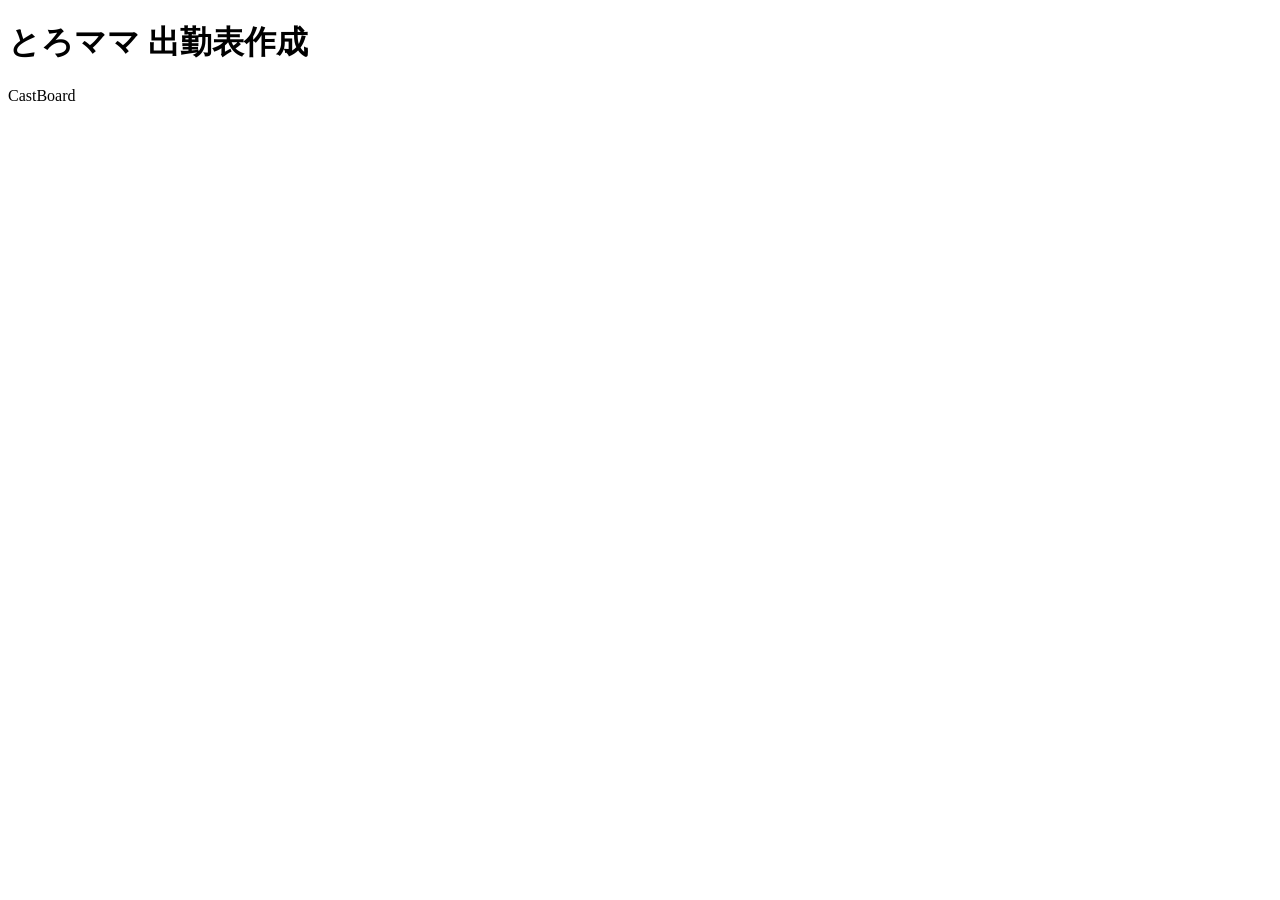
==== index.html @ 9774be3a "intial commit" ====
<!DOCTYPE html>
<html lang="ja">
<head>
    <meta charset="UTF-8">
    <meta name="viewport"
          content="width=device-width, initial-scale=1.0">
    <title>CastBoard</title>
    <link rel="stylesheet" href="css/style.css">
</head>

<body>

    <header class="site-header">
        <h1>とろママ 出勤表作成</h1>
    </header>

    <main class="main-content">
       
    </main>

    <footer class="site-footer">
        <p>CastBoard</p>
    </footer>

    <script src="js/script.js"></script>

</body>
</html>
---- css/style.css ----
.site-header {

}

.site-footer {

}
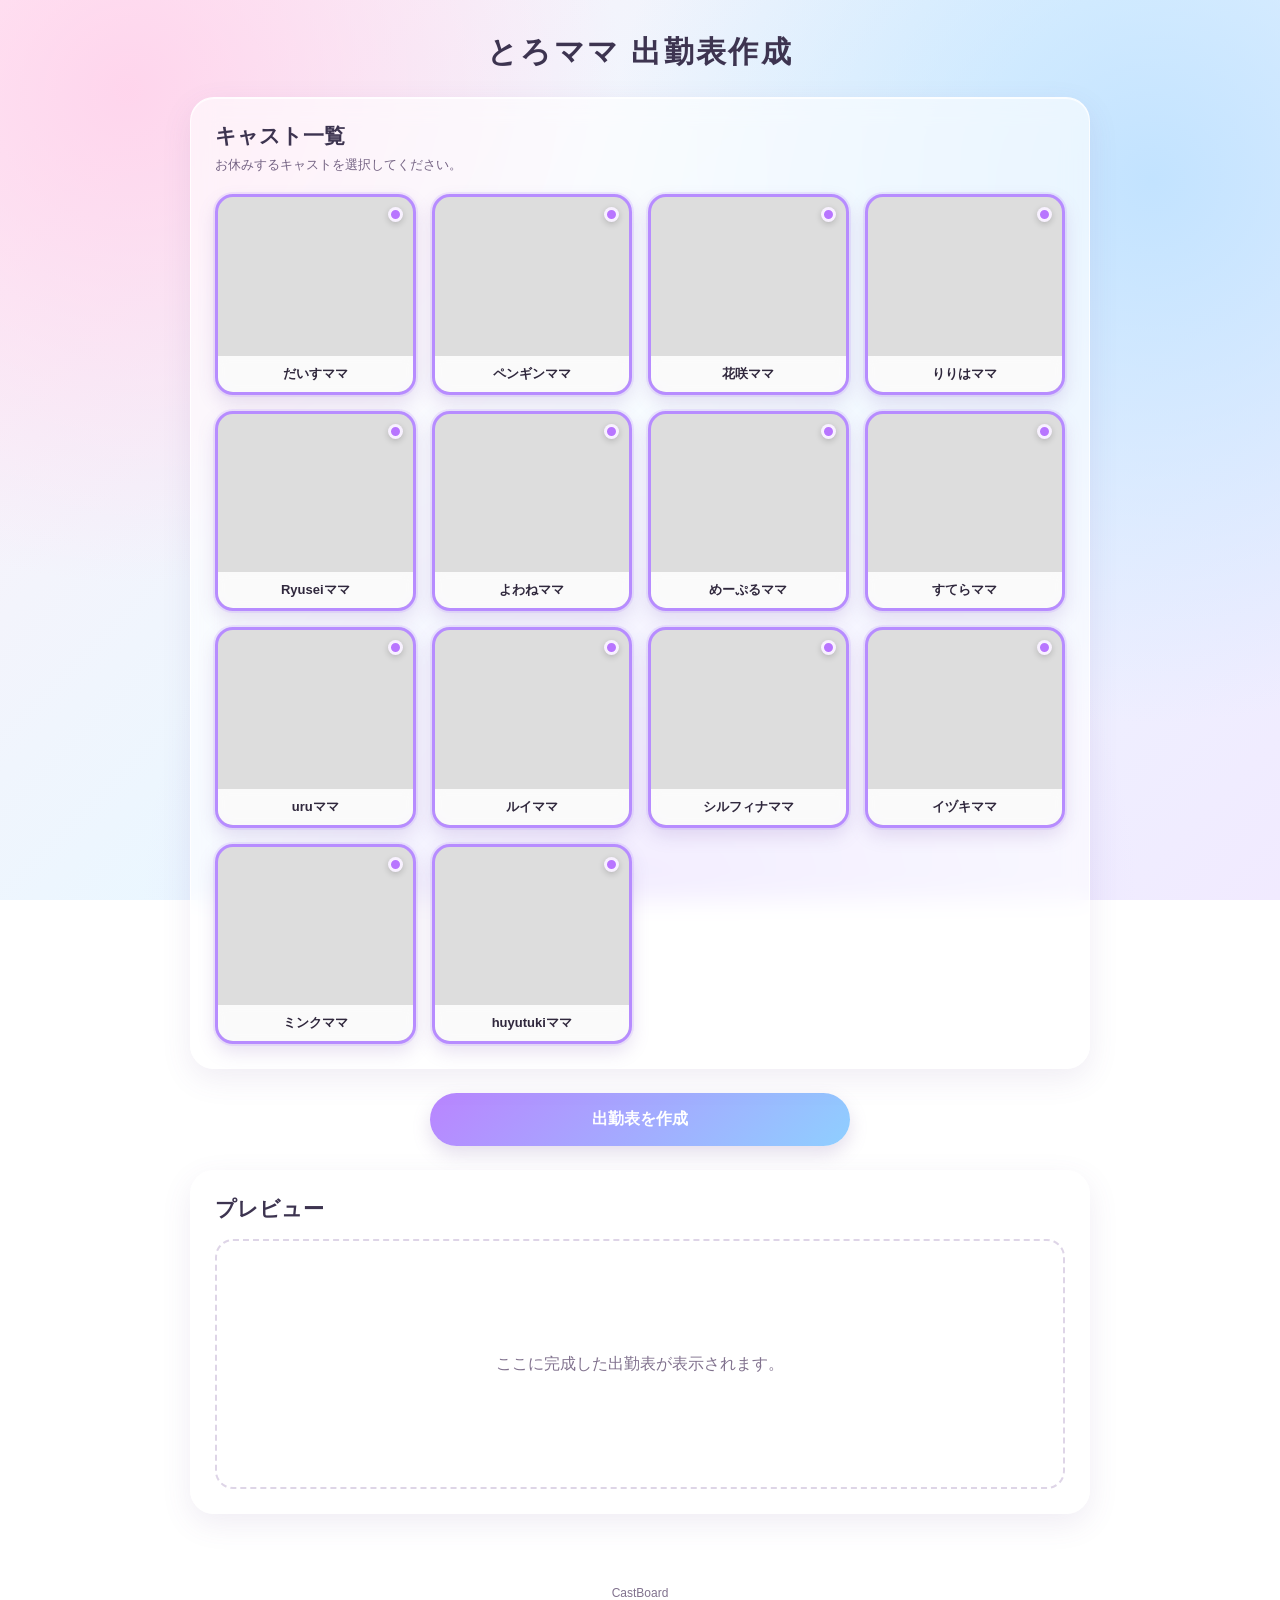
==== commit 5d77333a: "ページレイアウト 仮完成" ====
--- a/index.html
+++ b/index.html
@@ -4,7 +4,8 @@
     <meta charset="UTF-8">
     <meta name="viewport"
           content="width=device-width, initial-scale=1.0">
-    <title>CastBoard</title>
+    <title>とろママ 出勤表作成</title>
+
     <link rel="stylesheet" href="css/style.css">
 </head>
 
@@ -15,7 +16,107 @@
     </header>
 
     <main class="main-content">
-       
+
+        <!-- キャスト選択 -->
+        <section class="cast-section">
+            <h2>キャスト一覧</h2>
+            <p class="description">
+                お休みするキャストを選択してください。
+            </p>
+
+            <div class="cast-list">
+
+                <button class="cast-item is-working" type="button">
+                    <span class="cast-status"></span>
+                    <span class="cast-name">だいすママ</span>
+                </button>
+
+                <button class="cast-item is-working" type="button">
+                    <span class="cast-status"></span>
+                    <span class="cast-name">ペンギンママ</span>
+                </button>
+
+                <button class="cast-item is-working" type="button">
+                    <span class="cast-status"></span>
+                    <span class="cast-name">花咲ママ</span>
+                </button>
+
+                <button class="cast-item is-working" type="button">
+                    <span class="cast-status"></span>
+                    <span class="cast-name">りりはママ</span>
+                </button>
+
+                <button class="cast-item is-working" type="button">
+                    <span class="cast-status"></span>
+                    <span class="cast-name">Ryuseiママ</span>
+                </button>
+
+                <button class="cast-item is-working" type="button">
+                    <span class="cast-status"></span>
+                    <span class="cast-name">よわねママ</span>
+                </button>
+
+                <button class="cast-item is-working" type="button">
+                    <span class="cast-status"></span>
+                    <span class="cast-name">めーぷるママ</span>
+                </button>
+
+                <button class="cast-item is-working" type="button">
+                    <span class="cast-status"></span>
+                    <span class="cast-name">すてらママ</span>
+                </button>
+
+                <button class="cast-item is-working" type="button">
+                    <span class="cast-status"></span>
+                    <span class="cast-name">uruママ</span>
+                </button>
+
+                <button class="cast-item is-working" type="button">
+                    <span class="cast-status"></span>
+                    <span class="cast-name">ルイママ</span>
+                </button>
+
+                <button class="cast-item is-working" type="button">
+                    <span class="cast-status"></span>
+                    <span class="cast-name">シルフィナママ</span>
+                </button>
+
+                <button class="cast-item is-working" type="button">
+                    <span class="cast-status"></span>
+                    <span class="cast-name">イヅキママ</span>
+                </button>
+
+                <button class="cast-item is-working" type="button">
+                    <span class="cast-status"></span>
+                    <span class="cast-name">ミンクママ</span>
+                </button>
+
+                <button class="cast-item is-working" type="button">
+                    <span class="cast-status"></span>
+                    <span class="cast-name">huyutukiママ</span>
+                </button>
+
+            </div>
+        </section>
+
+        <!-- 作成 -->
+        <section class="create-section">
+
+            <button class="create-button" type="button">
+                出勤表を作成
+            </button>
+
+        </section>
+
+        <!-- プレビュー -->
+        <section class="preview-section">
+            <h2>プレビュー</h2>
+            <div class="preview">
+                <p>
+                    ここに完成した出勤表が表示されます。
+                </p>
+            </div>
+        </section>
     </main>
 
     <footer class="site-footer">
--- a/css/style.css
+++ b/css/style.css
@@ -1,10 +1,553 @@
+/* ================================
+   Base
+================================ */
+
+* {
+    box-sizing: border-box;
+}
+
+html {
+    min-height: 100%;
+}
+
+body {
+    margin: 0;
+
+    min-height: 100vh;
+
+    font-family:
+        "M PLUS Rounded 1c",
+        "Hiragino Kaku Gothic ProN",
+        "Yu Gothic",
+        sans-serif;
+
+    color: #30283d;
+
+    background:
+        radial-gradient(
+            circle at 10% 10%,
+            rgba(255, 210, 235, 0.9),
+            transparent 35%
+        ),
+        radial-gradient(
+            circle at 90% 20%,
+            rgba(190, 225, 255, 0.9),
+            transparent 40%
+        ),
+        radial-gradient(
+            circle at 50% 100%,
+            rgba(220, 200, 255, 0.8),
+            transparent 45%
+        ),
+        linear-gradient(
+            135deg,
+            #fff0f8,
+            #eaf7ff 50%,
+            #f1eaff
+        );
+
+    background-attachment: fixed;
+}
+
+
+/* ================================
+   Header
+================================ */
+
 .site-header {
-
-}
+    padding: 32px 20px 24px;
+
+    text-align: center;
+}
+
+.site-header h1 {
+    margin: 0;
+
+    font-size: 30px;
+    font-weight: 800;
+
+    letter-spacing: 0.08em;
+
+    color: #3d3450;
+}
+
+.site-header p {
+    margin: 6px 0 0;
+
+    font-size: 14px;
+    font-weight: 600;
+
+    color: #756484;
+}
+
+
+/* ================================
+   Main
+================================ */
+
+.main-content {
+    width: min(900px, calc(100% - 32px));
+
+    margin: 0 auto 40px;
+}
+
+
+/* ================================
+   Section
+================================ */
+
+.cast-section,
+.preview-section {
+    padding: 24px;
+
+    border: 1px solid rgba(255, 255, 255, 0.8);
+    border-radius: 24px;
+
+    background: rgba(255, 255, 255, 0.62);
+
+    box-shadow:
+        0 10px 30px rgba(112, 82, 145, 0.10),
+        inset 0 1px 0 rgba(255, 255, 255, 0.8);
+
+    backdrop-filter: blur(12px);
+}
+
+.cast-section h2,
+.preview-section h2 {
+    margin: 0;
+
+    font-size: 21px;
+    font-weight: 800;
+
+    color: #3d3450;
+}
+
+.description {
+    margin: 6px 0 20px;
+
+    font-size: 13px;
+    color: #756484;
+}
+
+/* ================================
+   Cast List
+================================ */
+
+.cast-list {
+    display: grid;
+
+    grid-template-columns: repeat(4, 1fr);
+
+    gap: 16px;
+}
+
+/* ================================
+   Cast Button
+================================ */
+
+.cast-item {
+    position: relative;
+
+    width: 100%;
+    aspect-ratio: 1 / 1;
+
+    padding: 0;
+
+    overflow: hidden;
+
+    border: 3px solid rgba(255, 255, 255, 0.9);
+    border-radius: 18px;
+
+    background: #ddd;
+
+    cursor: pointer;
+
+    box-shadow:
+        0 6px 14px rgba(92, 70, 120, 0.14);
+
+    transition:
+        transform 0.15s ease,
+        border-color 0.15s ease,
+        box-shadow 0.15s ease,
+        filter 0.15s ease;
+}
+
+/* 写真 */
+
+.cast-item::before {
+    content: "";
+
+    position: absolute;
+
+    inset: 0;
+
+    background-position: center;
+    background-size: cover;
+    background-repeat: no-repeat;
+
+    transition:
+        filter 0.15s ease,
+        transform 0.15s ease;
+}
+
+/* ================================
+   Cast Images
+   ※実際のファイル名に合わせて変更
+================================ */
+
+.cast-item:nth-child(1)::before {
+    background-image: url("images/cast/01.png");
+}
+
+.cast-item:nth-child(2)::before {
+    background-image: url("images/cast/02.png");
+}
+
+.cast-item:nth-child(3)::before {
+    background-image: url("images/cast/03.png");
+}
+
+.cast-item:nth-child(4)::before {
+    background-image: url("images/cast/04.png");
+}
+
+.cast-item:nth-child(5)::before {
+    background-image: url("images/cast/05.png");
+}
+
+.cast-item:nth-child(6)::before {
+    background-image: url("images/cast/06.png");
+}
+
+.cast-item:nth-child(7)::before {
+    background-image: url("images/cast/07.png");
+}
+
+.cast-item:nth-child(8)::before {
+    background-image: url("images/cast/08.png");
+}
+
+.cast-item:nth-child(9)::before {
+    background-image: url("images/cast/09.png");
+}
+
+.cast-item:nth-child(10)::before {
+    background-image: url("images/cast/10.png");
+}
+
+.cast-item:nth-child(11)::before {
+    background-image: url("images/cast/11.png");
+}
+
+.cast-item:nth-child(12)::before {
+    background-image: url("images/cast/12.png");
+}
+
+.cast-item:nth-child(13)::before {
+    background-image: url("images/cast/13.png");
+}
+
+.cast-item:nth-child(14)::before {
+    background-image: url("images/cast/14.png");
+}
+
+/* ================================
+   Cast Name
+================================ */
+
+.cast-name {
+    position: absolute;
+
+    left: 0;
+    right: 0;
+    bottom: 0;
+
+    padding: 9px 5px;
+
+    font-size: 13px;
+    font-weight: 800;
+
+    color: #30283d;
+
+    background: rgba(255, 255, 255, 0.86);
+
+    backdrop-filter: blur(5px);
+
+    transition:
+        color 0.15s ease,
+        background 0.15s ease;
+}
+
+
+/* ステータス丸 */
+
+.cast-status {
+    position: absolute;
+
+    z-index: 2;
+
+    top: 10px;
+    right: 10px;
+
+    width: 15px;
+    height: 15px;
+
+    border-radius: 50%;
+
+    background: #ffffff;
+
+    border: 3px solid rgba(255, 255, 255, 0.9);
+
+    box-shadow:
+        0 2px 6px rgba(0, 0, 0, 0.18);
+}
+
+
+/* ================================
+   選択中
+   = 出勤
+================================ */
+
+.cast-item.is-working {
+    border-color: #b78cff;
+
+    box-shadow:
+        0 0 0 2px rgba(183, 140, 255, 0.18),
+        0 8px 18px rgba(130, 91, 180, 0.18);
+}
+
+.cast-item.is-working .cast-status {
+    background: #b875ff;
+}
+
+
+/* ================================
+   お休み
+================================ */
+
+.cast-item:not(.is-working) {
+    border-color: rgba(145, 125, 170, 0.35);
+}
+
+.cast-item:not(.is-working)::after {
+    content: "";
+
+    position: absolute;
+
+    inset: 0;
+
+    background:
+        rgba(50, 38, 65, 0.55);
+
+    pointer-events: none;
+}
+
+.cast-item:not(.is-working)::before {
+    filter: grayscale(0.25);
+}
+
+.cast-item:not(.is-working) .cast-name {
+    color: #ffffff;
+
+    background: rgba(55, 43, 70, 0.55);
+}
+
+.cast-item:not(.is-working) .cast-status {
+    background: #d9d0df;
+}
+
+/* ================================
+   Hover
+================================ */
+
+@media (hover: hover) {
+
+    .cast-item:hover {
+        transform: translateY(-3px);
+
+        box-shadow:
+            0 10px 22px rgba(110, 78, 145, 0.20);
+    }
+
+    .cast-item:hover::before {
+        transform: scale(1.03);
+    }
+}
+
+
+/* ================================
+   タップした瞬間
+================================ */
+
+.cast-item:active {
+    transform: scale(0.96);
+}
+
+
+/* ================================
+   Create Button
+================================ */
+
+.create-section {
+    display: flex;
+
+    justify-content: center;
+
+    margin: 24px 0;
+}
+
+.create-button {
+    width: min(100%, 420px);
+
+    padding: 16px 24px;
+
+    border: 0;
+    border-radius: 999px;
+
+    font-family: inherit;
+
+    font-size: 16px;
+    font-weight: 800;
+
+    color: #ffffff;
+
+    background:
+        linear-gradient(
+            135deg,
+            #b985ff,
+            #8fcfff
+        );
+
+    box-shadow:
+        0 8px 18px rgba(130, 105, 170, 0.22);
+
+    cursor: pointer;
+
+    transition:
+        transform 0.15s ease,
+        box-shadow 0.15s ease;
+}
+
+.create-button:hover {
+    box-shadow:
+        0 10px 24px rgba(130, 105, 170, 0.28);
+}
+
+.create-button:active {
+    transform: scale(0.97);
+}
+
+
+/* ================================
+   Preview
+================================ */
+
+.preview-section {
+    margin-top: 24px;
+}
+
+.preview {
+    display: flex;
+
+    align-items: center;
+    justify-content: center;
+
+    min-height: 250px;
+
+    margin-top: 16px;
+
+    border: 2px dashed rgba(145, 115, 175, 0.3);
+    border-radius: 18px;
+
+    color: #81728e;
+
+    background: rgba(255, 255, 255, 0.35);
+
+    text-align: center;
+}
+
+/* ================================
+   Footer
+================================ */
 
 .site-footer {
-
-}
-
-
-
+    padding: 20px;
+
+    text-align: center;
+
+    font-size: 12px;
+
+    color: #81728e;
+}
+
+/* ================================
+   Mobile
+================================ */
+
+@media (max-width: 700px) {
+
+    .site-header {
+        padding-top: 24px;
+    }
+
+    .site-header h1 {
+        font-size: 26px;
+    }
+
+    .main-content {
+        width: min(100% - 20px, 600px);
+    }
+
+    .cast-section,
+    .preview-section {
+        padding: 16px;
+
+        border-radius: 20px;
+    }
+
+    .cast-list {
+        grid-template-columns: repeat(3, 1fr);
+
+        gap: 10px;
+    }
+
+    .cast-item {
+        border-radius: 14px;
+    }
+
+    .cast-name {
+        padding: 7px 3px;
+
+        font-size: 11px;
+    }
+
+    .cast-status {
+        top: 7px;
+        right: 7px;
+
+        width: 12px;
+        height: 12px;
+
+        border-width: 2px;
+    }
+}
+
+/* ================================
+   Very Small Mobile
+================================ */
+
+@media (max-width: 400px) {
+
+    .cast-list {
+        gap: 8px;
+    }
+
+    .cast-item {
+        border-width: 2px;
+        border-radius: 12px;
+    }
+
+    .cast-name {
+        font-size: 10px;
+    }
+}
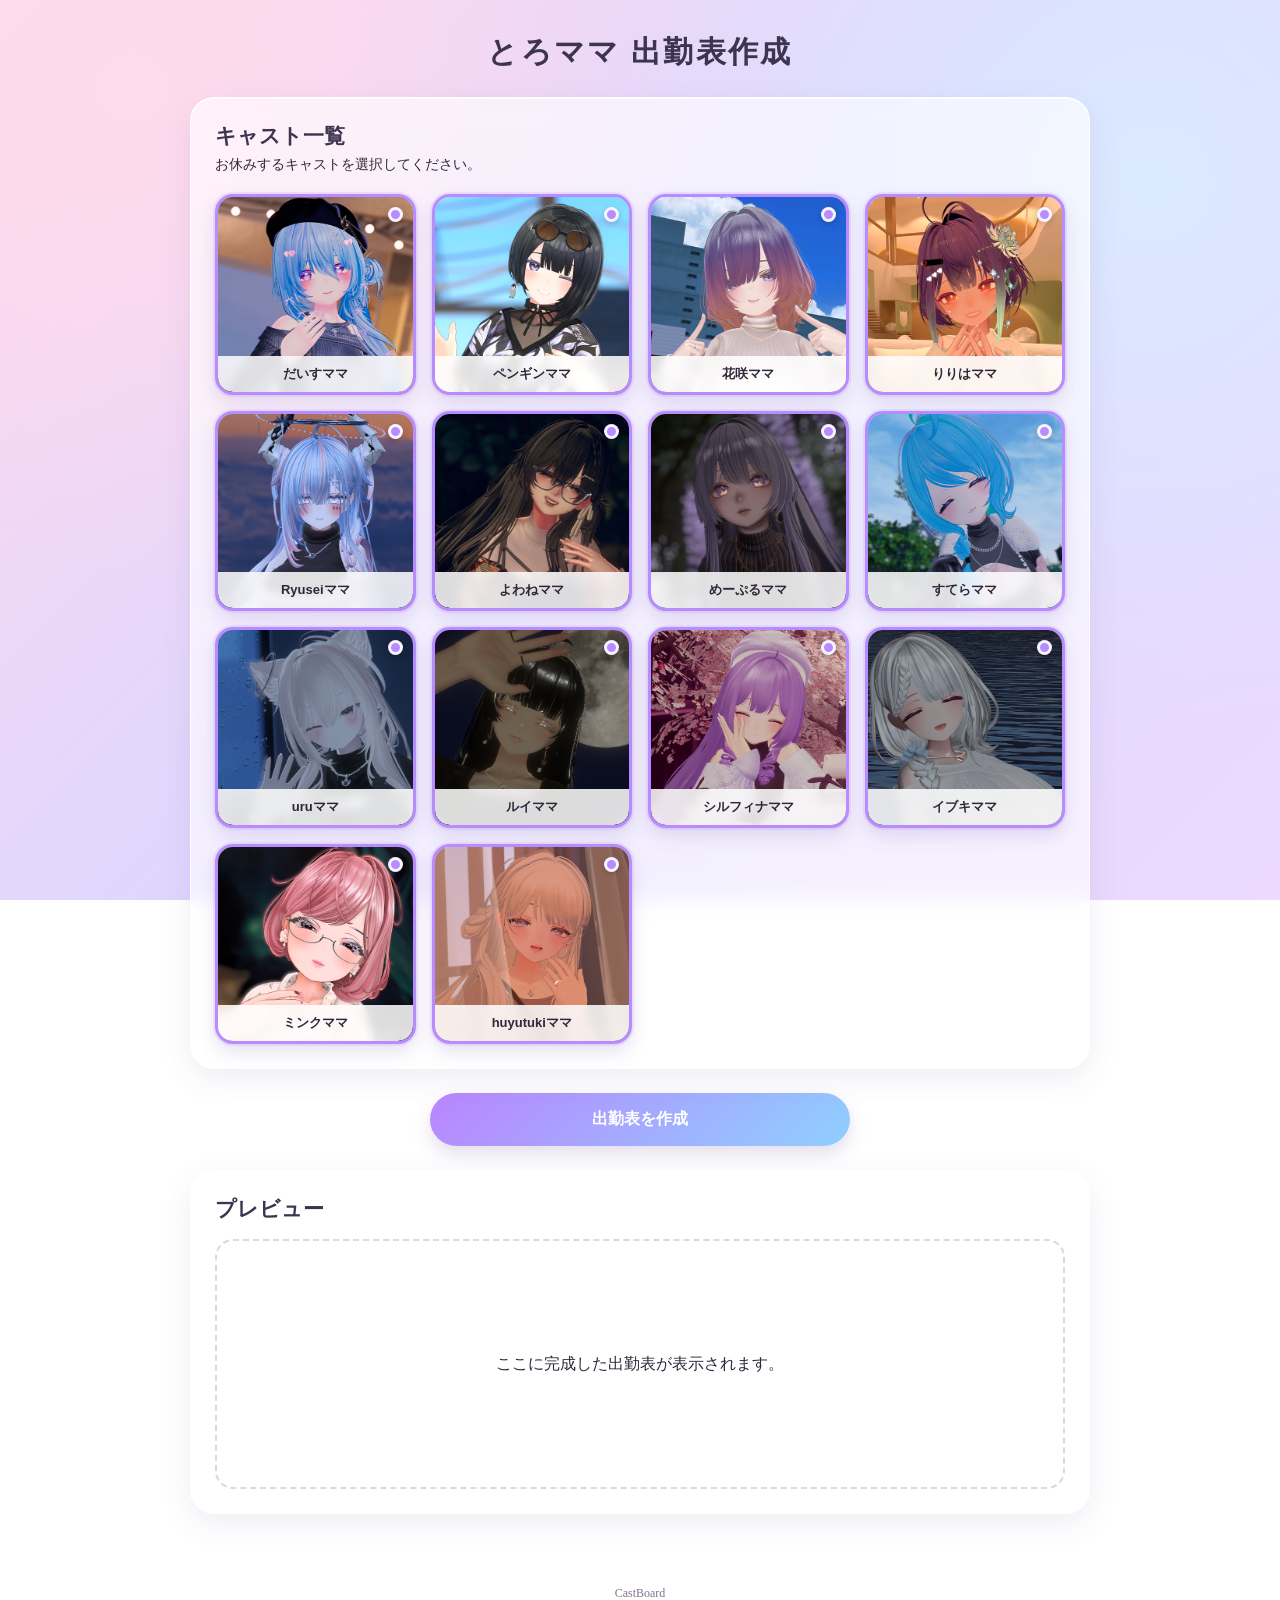
==== commit d0625425: "base.cssを追加、レイアウトを変更" ====
--- a/index.html
+++ b/index.html
@@ -6,6 +6,7 @@
           content="width=device-width, initial-scale=1.0">
     <title>とろママ 出勤表作成</title>
 
+    <link rel="stylesheet" href="css/base.css">
     <link rel="stylesheet" href="css/style.css">
 </head>
 
@@ -27,71 +28,85 @@
             <div class="cast-list">
 
                 <button class="cast-item is-working" type="button">
+                    <img src="images/cast/02.png" alt="だいすママ">
                     <span class="cast-status"></span>
                     <span class="cast-name">だいすママ</span>
                 </button>
 
                 <button class="cast-item is-working" type="button">
+                    <img src="images/cast/03.png" alt="ペンギンママ">
                     <span class="cast-status"></span>
                     <span class="cast-name">ペンギンママ</span>
                 </button>
 
                 <button class="cast-item is-working" type="button">
+                    <img src="images/cast/04.png" alt="花咲ママ">
                     <span class="cast-status"></span>
                     <span class="cast-name">花咲ママ</span>
                 </button>
 
                 <button class="cast-item is-working" type="button">
+                    <img src="images/cast/05.png" alt="りりはママ">
                     <span class="cast-status"></span>
                     <span class="cast-name">りりはママ</span>
                 </button>
 
                 <button class="cast-item is-working" type="button">
+                    <img src="images/cast/06.png" alt="Ryuseiママ">
                     <span class="cast-status"></span>
                     <span class="cast-name">Ryuseiママ</span>
                 </button>
 
                 <button class="cast-item is-working" type="button">
+                    <img src="images/cast/07.png" alt="よわねママ">
                     <span class="cast-status"></span>
                     <span class="cast-name">よわねママ</span>
                 </button>
 
                 <button class="cast-item is-working" type="button">
+                    <img src="images/cast/08.png" alt="めーぷるママ">
                     <span class="cast-status"></span>
                     <span class="cast-name">めーぷるママ</span>
                 </button>
 
                 <button class="cast-item is-working" type="button">
+                    <img src="images/cast/09.png" alt="すてらママ">
                     <span class="cast-status"></span>
                     <span class="cast-name">すてらママ</span>
                 </button>
 
                 <button class="cast-item is-working" type="button">
+                    <img src="images/cast/10.png" alt="uruママ">
                     <span class="cast-status"></span>
                     <span class="cast-name">uruママ</span>
                 </button>
 
                 <button class="cast-item is-working" type="button">
+                    <img src="images/cast/11.png" alt="ルイママ">
                     <span class="cast-status"></span>
                     <span class="cast-name">ルイママ</span>
                 </button>
 
                 <button class="cast-item is-working" type="button">
+                    <img src="images/cast/12.png" alt="シルフィナママ">
                     <span class="cast-status"></span>
                     <span class="cast-name">シルフィナママ</span>
                 </button>
 
                 <button class="cast-item is-working" type="button">
+                    <img src="images/cast/13.png" alt="イブキママ">
                     <span class="cast-status"></span>
-                    <span class="cast-name">イヅキママ</span>
+                    <span class="cast-name">イブキママ</span>
                 </button>
 
                 <button class="cast-item is-working" type="button">
+                    <img src="images/cast/14.png" alt="ミンクママ">
                     <span class="cast-status"></span>
                     <span class="cast-name">ミンクママ</span>
                 </button>
 
                 <button class="cast-item is-working" type="button">
+                    <img src="images/cast/15.png" alt="huyutukiママ">
                     <span class="cast-status"></span>
                     <span class="cast-name">huyutukiママ</span>
                 </button>
--- a/css/base.css
+++ b/css/base.css
@@ -0,0 +1,106 @@
+/* ==================================================
+   Variables
+================================================== */
+
+:root {
+    /* ==============================
+       Colors
+       ============================== */
+    --color-title: #3d3450;
+
+    --color-text: #30283a;
+    --color-text-light: #ffffff;
+    --color-text-sub: #6f657a;
+
+    --color-white: #ffffff;
+
+    --color-primary: #b78cff;
+    --color-primary-dark: #9670dc;
+
+    --color-blue: #ecdaff;
+    --color-pink: #ffdaec;
+    --color-purple: #ded6ff;
+
+    --color-card: rgba(255, 255, 255, 0.72);
+
+    --color-border: rgba(255, 255, 255, 0.9);
+    --color-border-dark: rgba(145, 125, 170, 0.35);
+
+    --color-overlay: rgba(50, 38, 65, 0.55);
+
+    /*--color-isnotw-background: rgba(55, 43, 70, 0.55);*/
+
+    --color-status-background-work: #b78cff;
+    --color-status-background-notwork: #d9d0df;
+
+    --color-background: #f8f5ff;
+    
+    --color-cast-item-background: #dddddd;
+
+    --color-background-section: rgba(255, 255, 255, 0.62);
+
+    --background:
+        radial-gradient(
+            circle at 10% 10%,
+            rgba(255, 218, 236, 0.9),
+            transparent 35%
+        ),
+        radial-gradient(
+            circle at 90% 20%,
+            rgba(218, 236, 255, 0.9),
+            transparent 40%
+        ),
+        radial-gradient(
+            circle at 50% 100%,
+            rgba(222, 214, 255, 0.8),
+            transparent 45%
+        ),
+        linear-gradient(
+            135deg,
+            #ffdaec,
+            #ded6ff 50%,
+            #ecdaff
+        );
+
+    /* ==============================
+       Shadow
+       ============================== */
+
+    --shadow-card: 0 8px 24px rgba(100, 75, 130, 0.12);
+    --shadow-cast: 0 8px 18px rgba(130, 91, 180, 0.18);
+    --shadow-primary: 0 0 0 2px rgba(183, 140, 255, 0.18);
+
+    /* ==============================
+       Border Radius
+       ============================== */
+
+    --radius-small: 10px;
+    --radius-medium: 18px;
+    --radius-large: 24px;
+
+    /* ==============================
+       Font
+       ============================== */
+
+    --font-family: "M PLUS Rounded 1c", sans-serif;
+
+    --font-size-medium: 14px;
+
+    /* ==============================
+       Spacing
+       ============================== */
+
+    --spacing-small: 8px;
+    --spacing-medium: 16px;
+    --spacing-large: 24px;
+}
+
+h1 {
+    font-size: 30px;
+    font-weight: 800;
+}
+
+h2 {
+    font-size: 21px;
+    font-weight: 800;
+}
--- a/css/style.css
+++ b/css/style.css
@@ -12,43 +12,11 @@
 
 body {
     margin: 0;
-
     min-height: 100vh;
-
-    font-family:
-        "M PLUS Rounded 1c",
-        "Hiragino Kaku Gothic ProN",
-        "Yu Gothic",
-        sans-serif;
-
-    color: #30283d;
-
-    background:
-        radial-gradient(
-            circle at 10% 10%,
-            rgba(255, 210, 235, 0.9),
-            transparent 35%
-        ),
-        radial-gradient(
-            circle at 90% 20%,
-            rgba(190, 225, 255, 0.9),
-            transparent 40%
-        ),
-        radial-gradient(
-            circle at 50% 100%,
-            rgba(220, 200, 255, 0.8),
-            transparent 45%
-        ),
-        linear-gradient(
-            135deg,
-            #fff0f8,
-            #eaf7ff 50%,
-            #f1eaff
-        );
-
+    color: var(--color-text);
+    background: var(--background);
     background-attachment: fixed;
 }
-
 
 /* ================================
    Header
@@ -56,30 +24,14 @@
 
 .site-header {
     padding: 32px 20px 24px;
-
     text-align: center;
 }
 
 .site-header h1 {
     margin: 0;
-
-    font-size: 30px;
-    font-weight: 800;
-
     letter-spacing: 0.08em;
-
-    color: #3d3450;
-}
-
-.site-header p {
-    margin: 6px 0 0;
-
-    font-size: 14px;
-    font-weight: 600;
-
-    color: #756484;
-}
-
+    color: var(--color-title);
+}
 
 /* ================================
    Main
@@ -87,10 +39,8 @@
 
 .main-content {
     width: min(900px, calc(100% - 32px));
-
     margin: 0 auto 40px;
 }
-
 
 /* ================================
    Section
@@ -100,10 +50,10 @@
 .preview-section {
     padding: 24px;
 
-    border: 1px solid rgba(255, 255, 255, 0.8);
+    border: 1px solid var(--color-border);
     border-radius: 24px;
 
-    background: rgba(255, 255, 255, 0.62);
+    background: var(--color-background-section);
 
     box-shadow:
         0 10px 30px rgba(112, 82, 145, 0.10),
@@ -115,18 +65,13 @@
 .cast-section h2,
 .preview-section h2 {
     margin: 0;
-
-    font-size: 21px;
-    font-weight: 800;
-
-    color: #3d3450;
+    color: var(--color-title);
 }
 
 .description {
     margin: 6px 0 20px;
-
-    font-size: 13px;
-    color: #756484;
+    font-size: var(--font-size-medium);
+    color: var(--color-text);
 }
 
 /* ================================
@@ -135,9 +80,7 @@
 
 .cast-list {
     display: grid;
-
     grid-template-columns: repeat(4, 1fr);
-
     gap: 16px;
 }
 
@@ -155,15 +98,14 @@
 
     overflow: hidden;
 
-    border: 3px solid rgba(255, 255, 255, 0.9);
-    border-radius: 18px;
-
-    background: #ddd;
+    border: 3px solid var(--color-border);
+    border-radius: var(--radius-medium);
+
+    background: var(--color-cast-item-background);
 
     cursor: pointer;
 
-    box-shadow:
-        0 6px 14px rgba(92, 70, 120, 0.14);
+    box-shadow: 0 6px 14px rgba(92, 70, 120, 0.14);
 
     transition:
         transform 0.15s ease,
@@ -187,68 +129,19 @@
 
     transition:
         filter 0.15s ease,
-        transform 0.15s ease;
-}
-
-/* ================================
-   Cast Images
-   ※実際のファイル名に合わせて変更
-================================ */
-
-.cast-item:nth-child(1)::before {
-    background-image: url("images/cast/01.png");
-}
-
-.cast-item:nth-child(2)::before {
-    background-image: url("images/cast/02.png");
-}
-
-.cast-item:nth-child(3)::before {
-    background-image: url("images/cast/03.png");
-}
-
-.cast-item:nth-child(4)::before {
-    background-image: url("images/cast/04.png");
-}
-
-.cast-item:nth-child(5)::before {
-    background-image: url("images/cast/05.png");
-}
-
-.cast-item:nth-child(6)::before {
-    background-image: url("images/cast/06.png");
-}
-
-.cast-item:nth-child(7)::before {
-    background-image: url("images/cast/07.png");
-}
-
-.cast-item:nth-child(8)::before {
-    background-image: url("images/cast/08.png");
-}
-
-.cast-item:nth-child(9)::before {
-    background-image: url("images/cast/09.png");
-}
-
-.cast-item:nth-child(10)::before {
-    background-image: url("images/cast/10.png");
-}
-
-.cast-item:nth-child(11)::before {
-    background-image: url("images/cast/11.png");
-}
-
-.cast-item:nth-child(12)::before {
-    background-image: url("images/cast/12.png");
-}
-
-.cast-item:nth-child(13)::before {
-    background-image: url("images/cast/13.png");
-}
-
-.cast-item:nth-child(14)::before {
-    background-image: url("images/cast/14.png");
+        transform 0.15s ease; 
+}
+
+.cast-item {
+    position: relative;
+    overflow: hidden;
+}
+
+.cast-item img {
+    width: 100%;
+    height: 100%;
+    object-fit: cover;
+    display: block;
 }
 
 /* ================================
@@ -267,7 +160,7 @@
     font-size: 13px;
     font-weight: 800;
 
-    color: #30283d;
+    color: var(--color-text);
 
     background: rgba(255, 255, 255, 0.86);
 
@@ -278,7 +171,6 @@
         background 0.15s ease;
 }
 
-
 /* ステータス丸 */
 
 .cast-status {
@@ -294,22 +186,19 @@
 
     border-radius: 50%;
 
-    background: #ffffff;
-
-    border: 3px solid rgba(255, 255, 255, 0.9);
-
-    box-shadow:
-        0 2px 6px rgba(0, 0, 0, 0.18);
-}
-
-
-/* ================================
-   選択中
-   = 出勤
+    background: var(--color-white);
+
+    border: 3px solid var(--color-border);
+
+    box-shadow: 0 2px 6px rgba(0, 0, 0, 0.18);
+}
+
+/* ================================
+   選択中 = 出勤
 ================================ */
 
 .cast-item.is-working {
-    border-color: #b78cff;
+    border-color: var(--color-primary);
 
     box-shadow:
         0 0 0 2px rgba(183, 140, 255, 0.18),
@@ -317,16 +206,15 @@
 }
 
 .cast-item.is-working .cast-status {
-    background: #b875ff;
-}
-
+    background: var(--color-status-background-work);
+}
 
 /* ================================
    お休み
 ================================ */
 
 .cast-item:not(.is-working) {
-    border-color: rgba(145, 125, 170, 0.35);
+    border-color: var(--color-border-dark);
 }
 
 .cast-item:not(.is-working)::after {
@@ -336,8 +224,7 @@
 
     inset: 0;
 
-    background:
-        rgba(50, 38, 65, 0.55);
+    background: var(--color-overlay);
 
     pointer-events: none;
 }
@@ -347,13 +234,12 @@
 }
 
 .cast-item:not(.is-working) .cast-name {
-    color: #ffffff;
-
-    background: rgba(55, 43, 70, 0.55);
+    color: var(--color-white);
+    background: var(--color-overlay);
 }
 
 .cast-item:not(.is-working) .cast-status {
-    background: #d9d0df;
+    background: var(--color-status-background-notwork);
 }
 
 /* ================================
@@ -365,8 +251,7 @@
     .cast-item:hover {
         transform: translateY(-3px);
 
-        box-shadow:
-            0 10px 22px rgba(110, 78, 145, 0.20);
+        box-shadow: 0 10px 22px rgba(110, 78, 145, 0.20);
     }
 
     .cast-item:hover::before {
@@ -374,7 +259,6 @@
     }
 }
 
-
 /* ================================
    タップした瞬間
 ================================ */
@@ -383,7 +267,6 @@
     transform: scale(0.96);
 }
 
-
 /* ================================
    Create Button
 ================================ */
@@ -409,7 +292,7 @@
     font-size: 16px;
     font-weight: 800;
 
-    color: #ffffff;
+    color: var(--color-text-light);
 
     background:
         linear-gradient(
@@ -418,8 +301,7 @@
             #8fcfff
         );
 
-    box-shadow:
-        0 8px 18px rgba(130, 105, 170, 0.22);
+    box-shadow: 0 8px 18px rgba(130, 105, 170, 0.22);
 
     cursor: pointer;
 
@@ -429,15 +311,13 @@
 }
 
 .create-button:hover {
-    box-shadow:
-        0 10px 24px rgba(130, 105, 170, 0.28);
+    box-shadow: 0 10px 24px rgba(130, 105, 170, 0.28);
 }
 
 .create-button:active {
     transform: scale(0.97);
 }
 
-
 /* ================================
    Preview
 ================================ */
@@ -459,9 +339,9 @@
     border: 2px dashed rgba(145, 115, 175, 0.3);
     border-radius: 18px;
 
-    color: #81728e;
-
-    background: rgba(255, 255, 255, 0.35);
+    color: var(#30283a);
+
+    background: var(--color-background-section);
 
     text-align: center;
 }
@@ -481,7 +361,7 @@
 }
 
 /* ================================
-   Mobile
+   Responsive
 ================================ */
 
 @media (max-width: 700px) {
@@ -532,10 +412,6 @@
     }
 }
 
-/* ================================
-   Very Small Mobile
-================================ */
-
 @media (max-width: 400px) {
 
     .cast-list {
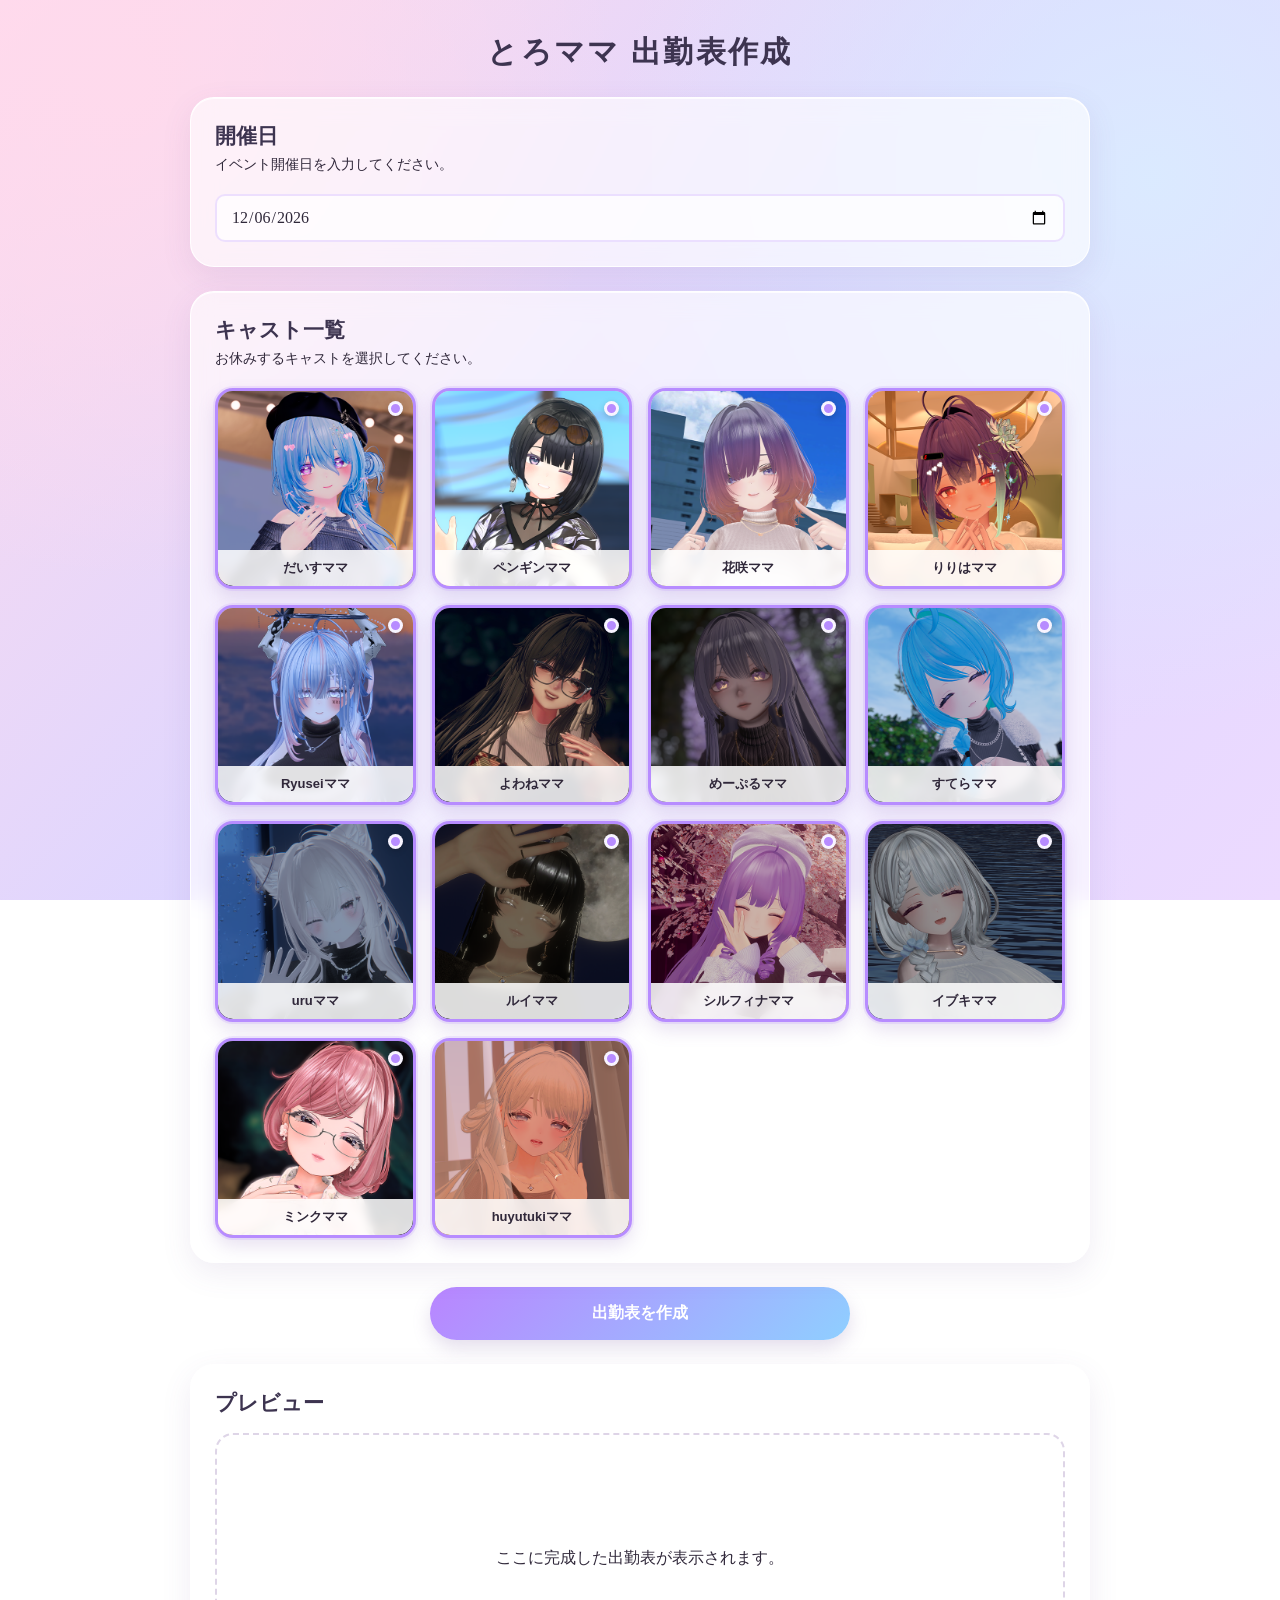
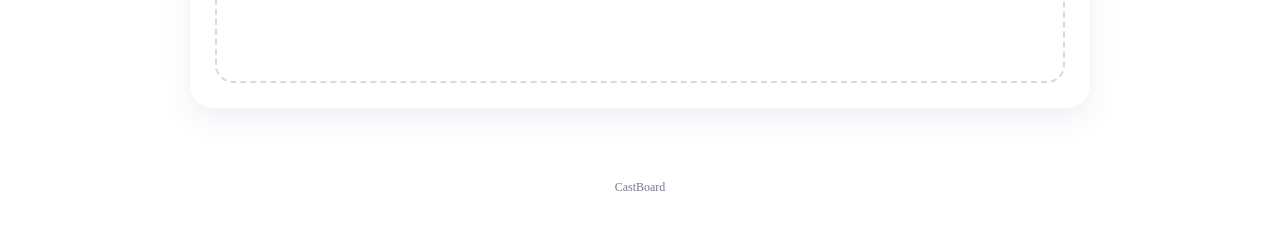
==== commit 18c13045: "日付入力項目を追加" ====
--- a/index.html
+++ b/index.html
@@ -17,6 +17,15 @@
     </header>
 
     <main class="main-content">
+
+        <!-- 日付入力 -->
+        <section class="date-section">
+            <h2>開催日</h2>
+            <p class="description">
+                イベント開催日を入力してください。
+            </p>
+            <input type="date" id="event-date">
+        </section>
 
         <!-- キャスト選択 -->
         <section class="cast-section">
--- a/css/base.css
+++ b/css/base.css
@@ -85,6 +85,7 @@
     --font-family: "M PLUS Rounded 1c", sans-serif;
 
     --font-size-medium: 14px;
+    --font-size-large: 16px;
 
     /* ==============================
        Spacing
--- a/css/style.css
+++ b/css/style.css
@@ -46,6 +46,7 @@
    Section
 ================================ */
 
+.date-section,
 .cast-section,
 .preview-section {
     padding: 24px;
@@ -62,6 +63,7 @@
     backdrop-filter: blur(12px);
 }
 
+.date-section h2,
 .cast-section h2,
 .preview-section h2 {
     margin: 0;
@@ -72,6 +74,44 @@
     margin: 6px 0 20px;
     font-size: var(--font-size-medium);
     color: var(--color-text);
+}
+
+/* ================================
+   Date 
+================================ */
+
+.date-section {
+    margin-bottom: 24px;
+}
+
+.date-section input[type="date"] {
+    width: 100%;
+    min-height: 48px;
+    padding: 0 14px;
+
+    box-sizing: border-box;
+
+    color: var(--color-text);
+    font-family: inherit;
+    font-size: var(--font-size-large);
+
+    background: var(--color-card);
+    border: 2px solid rgba(183, 140, 255, 0.25);
+    border-radius: var(--radius-small);
+
+    outline: none;
+    cursor: pointer;
+
+    transition:
+        border-color 0.15s ease,
+        box-shadow 0.15s ease,
+        background 0.15s ease;
+}
+
+.date-section input[type="date"]:focus {
+    background: #ffffff;
+    border-color: var(--color-primary);
+    box-shadow: 0 0 0 3px rgba(183, 140, 255, 0.15);
 }
 
 /* ================================
@@ -273,9 +313,7 @@
 
 .create-section {
     display: flex;
-
     justify-content: center;
-
     margin: 24px 0;
 }
 
@@ -364,7 +402,7 @@
    Responsive
 ================================ */
 
-@media (max-width: 700px) {
+@media (max-width: 640px) {
 
     .site-header {
         padding-top: 24px;
@@ -378,11 +416,16 @@
         width: min(100% - 20px, 600px);
     }
 
+    .date-section,
     .cast-section,
     .preview-section {
         padding: 16px;
-
         border-radius: 20px;
+    }
+
+    .date-section input[type="date"] {
+        min-height: 36px;
+        font-size: 14px;
     }
 
     .cast-list {
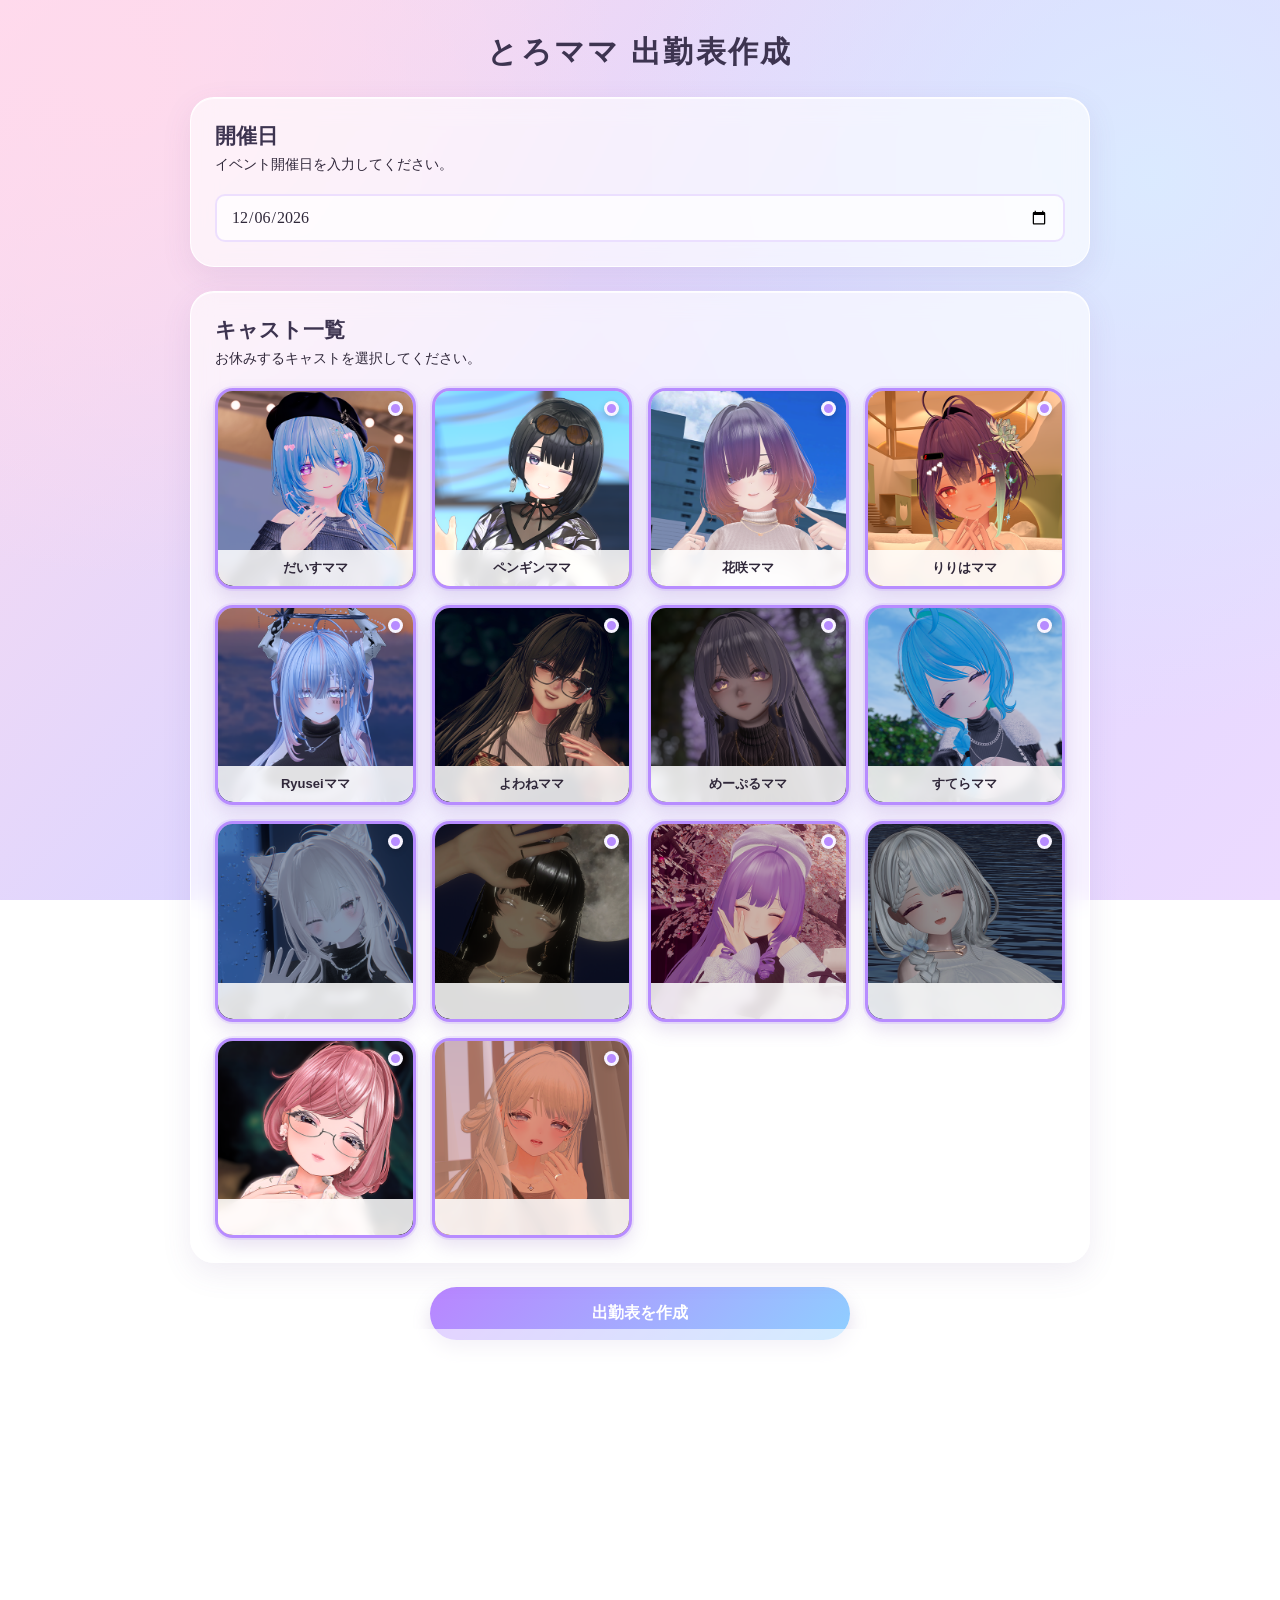
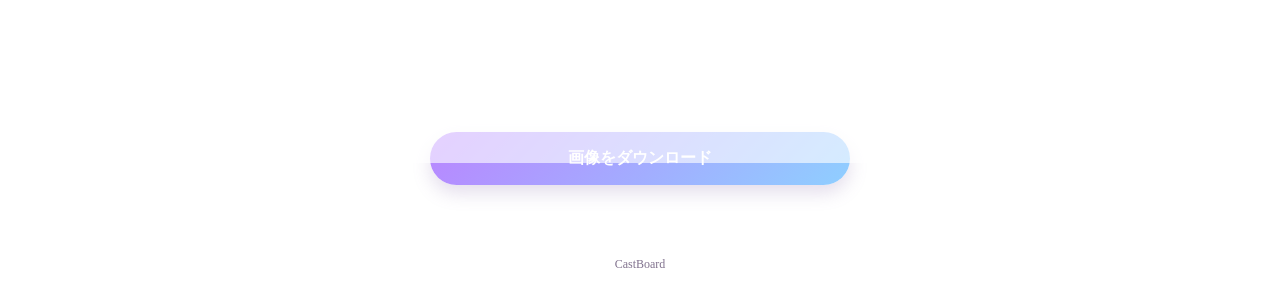
==== commit 66e6ddc3: "ダウンロードボタンを追加" ====
--- a/index.html
+++ b/index.html
@@ -125,11 +125,9 @@
 
         <!-- 作成 -->
         <section class="create-section">
-
             <button class="create-button" type="button">
                 出勤表を作成
             </button>
-
         </section>
 
         <!-- プレビュー -->
@@ -141,6 +139,13 @@
                 </p>
             </div>
         </section>
+
+        <section class="download-section">
+            <button class="download-button" type="button">
+                画像をダウンロード
+            </button>
+        </section>
+
     </main>
 
     <footer class="site-footer">
--- a/css/style.css
+++ b/css/style.css
@@ -327,7 +327,7 @@
 
     font-family: inherit;
 
-    font-size: 16px;
+    font-size: var(--font-size-large);
     font-weight: 800;
 
     color: var(--color-text-light);
@@ -385,6 +385,55 @@
 }
 
 /* ================================
+   Download
+================================ */
+
+.download-section {
+    display: flex;
+    justify-content: center;
+    margin: 24px 0;
+}
+
+.download-button {
+    width: min(100%, 420px);
+
+    padding: 16px 24px;
+
+    border: 0;
+    border-radius: 999px;
+
+    font-family: inherit;
+
+    font-size: var(--font-size-large);
+    font-weight: 800;
+
+    color: var(--color-text-light);
+
+    background:
+        linear-gradient(
+            135deg,
+            #b985ff,
+            #8fcfff
+        );
+
+    box-shadow: 0 8px 18px rgba(130, 105, 170, 0.22);
+
+    cursor: pointer;
+
+    transition:
+        transform 0.15s ease,
+        box-shadow 0.15s ease;
+}
+
+.download-button:hover {
+    box-shadow: 0 10px 24px rgba(130, 105, 170, 0.28);
+}
+
+.download-button:active {
+    transform: scale(0.97);
+}
+
+/* ================================
    Footer
 ================================ */
 
@@ -453,6 +502,11 @@
 
         border-width: 2px;
     }
+
+    .create-section,
+    .download-section {
+        margin: 24px 24px;
+    }
 }
 
 @media (max-width: 400px) {
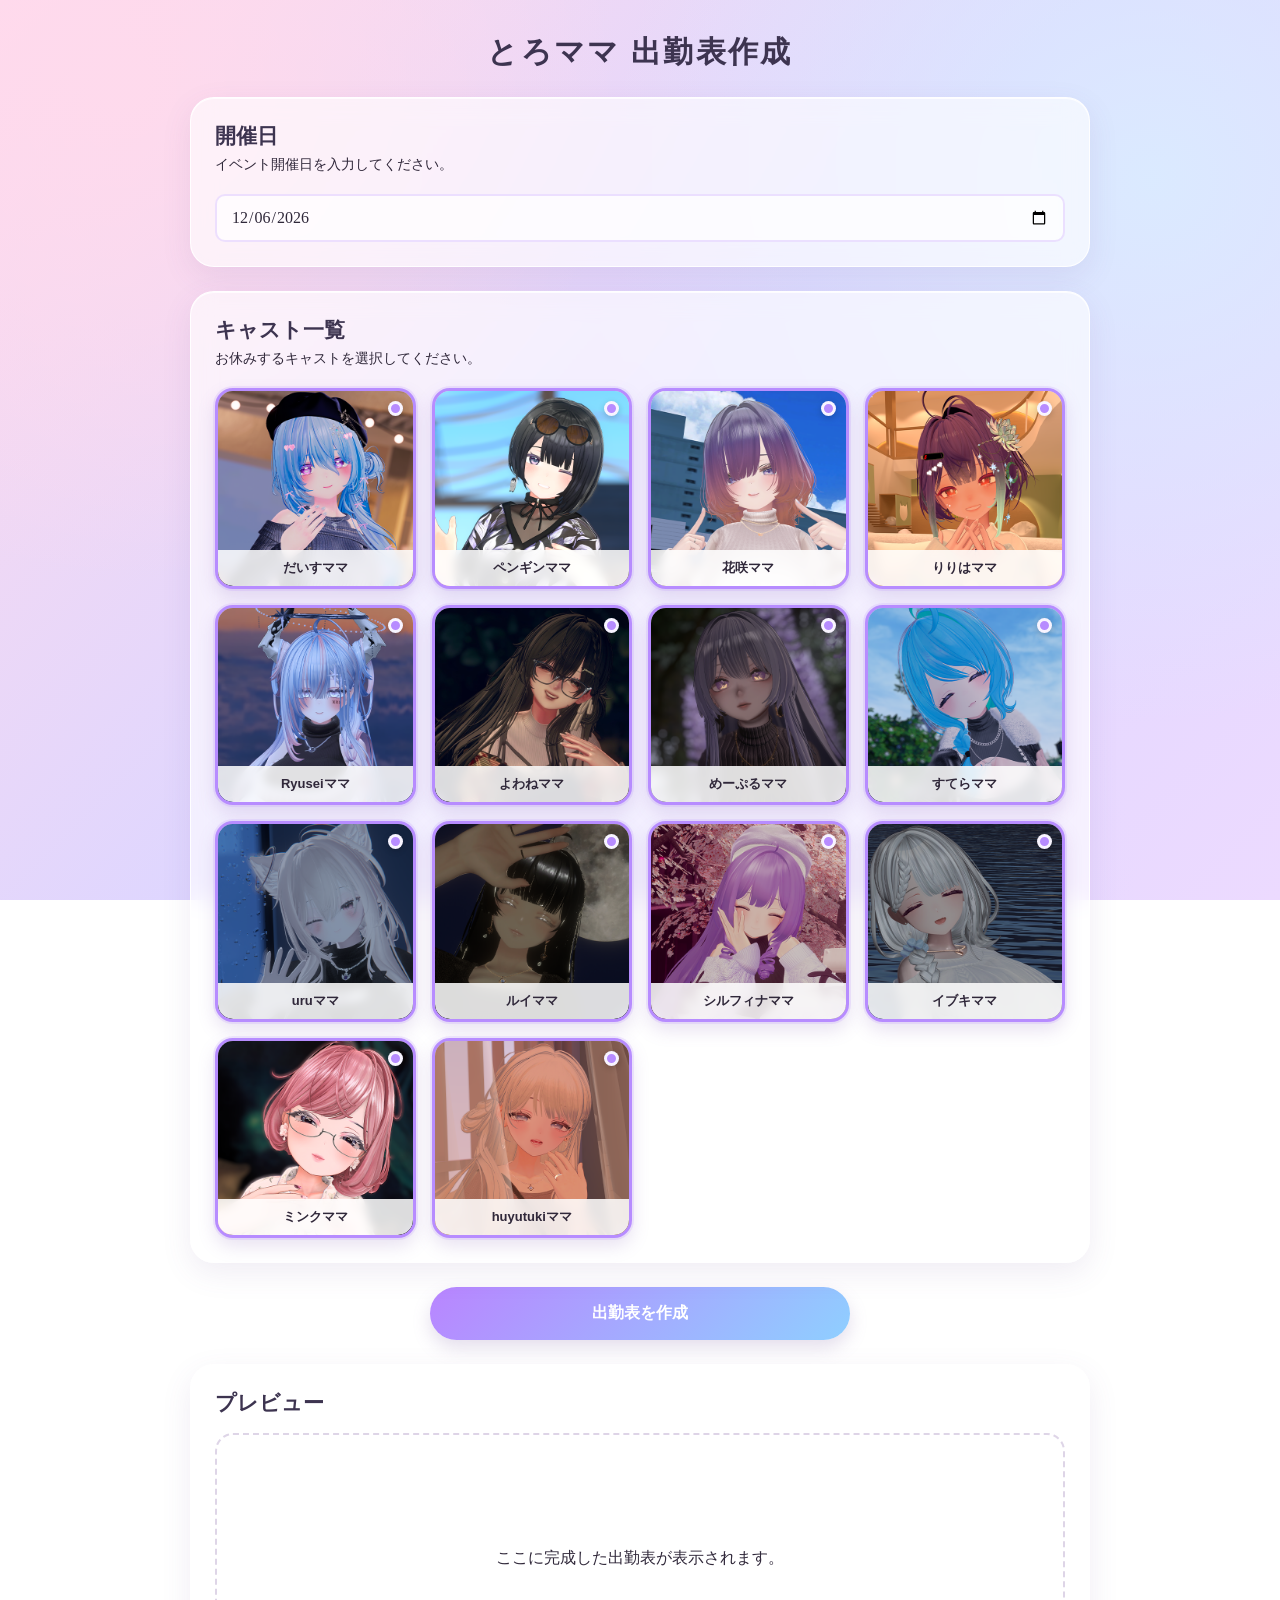
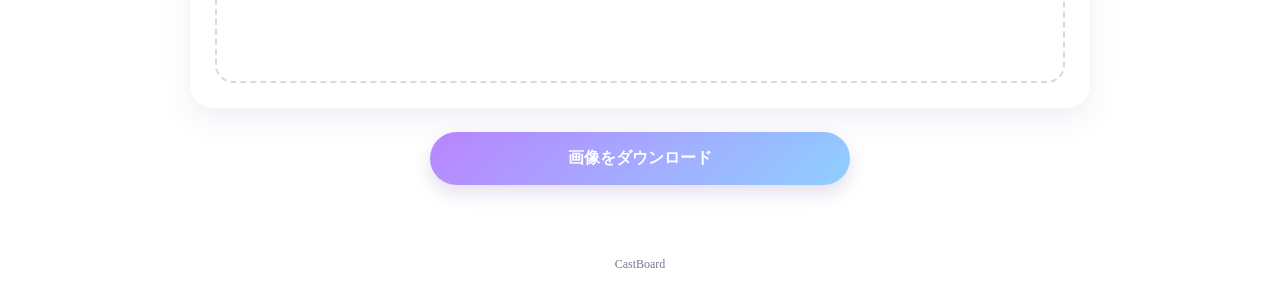
==== commit 48c370bf: "キャスト出勤表作成処理を追加" ====
--- a/index.html
+++ b/index.html
@@ -8,6 +8,8 @@
 
     <link rel="stylesheet" href="css/base.css">
     <link rel="stylesheet" href="css/style.css">
+
+    <link href="https://fonts.googleapis.com/css2?family=M+PLUS+Rounded+1c:wght@700&display=swap" rel="stylesheet">
 </head>
 
 <body>
--- a/css/style.css
+++ b/css/style.css
@@ -384,6 +384,15 @@
     text-align: center;
 }
 
+.preview img {
+    display: block;
+    width: 100%;
+    max-width: 600px;
+    height: auto;
+    margin: 0 auto;
+    border-radius: var(--radius-small);
+}
+
 /* ================================
    Download
 ================================ */
@@ -523,4 +532,12 @@
     .cast-name {
         font-size: 10px;
     }
+
+    .preview img {
+        display: block;
+        width: 100%;
+        max-width: 500px;
+        height: auto;
+        margin: 0 auto;
+    }
 }
